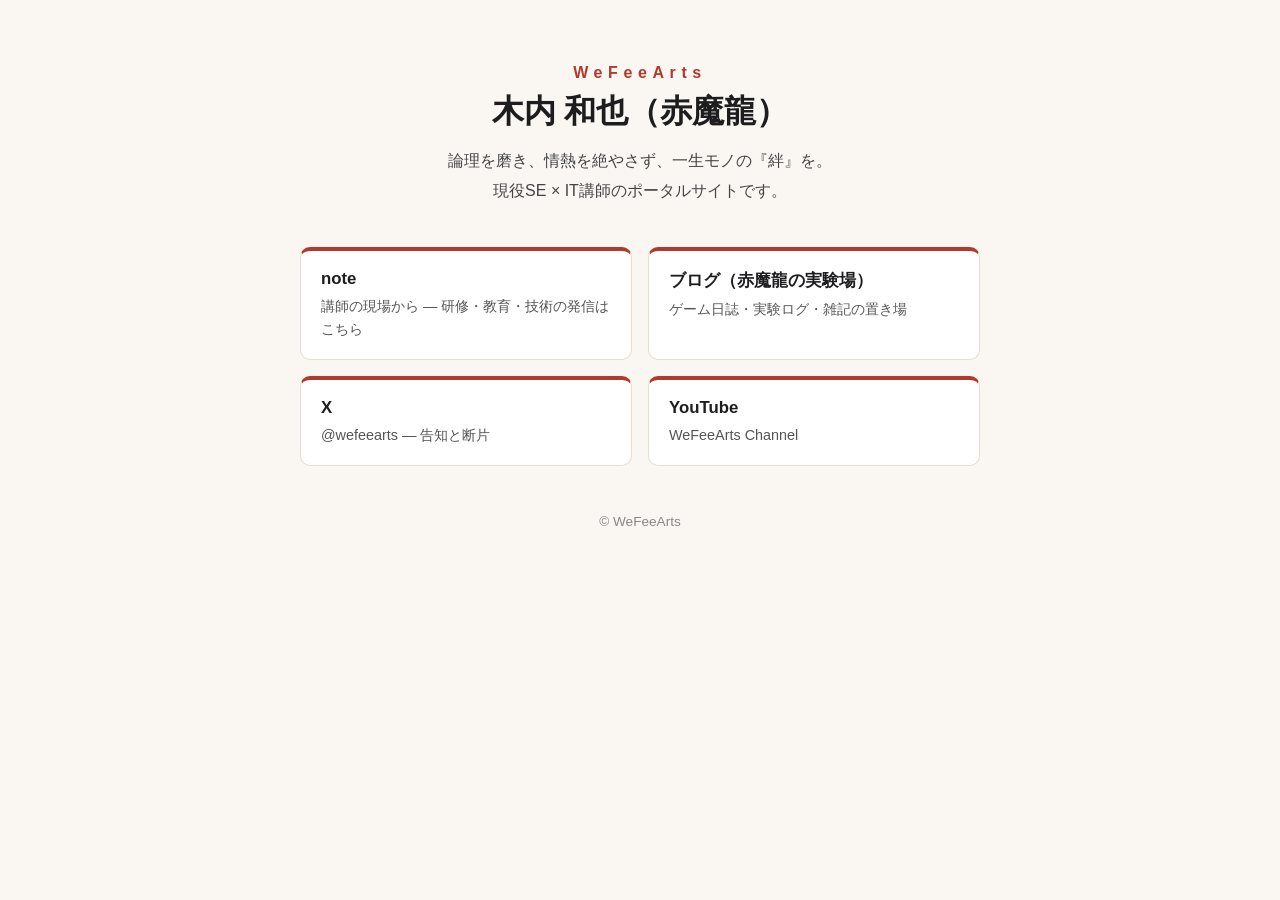
==== docs/index.html @ f824e8b3 "Add site files under docs/ (Pages source folder)" ====
<!DOCTYPE html>
<html lang="ja">
<head>
<meta charset="UTF-8">
<meta name="viewport" content="width=device-width, initial-scale=1.0">
<title>WeFeeArts | 赤魔龍ポータル</title>
<meta name="description" content="木内 和也（赤魔龍）｜WeFeeArts のハブサイト。note・ブログ・SNSへの看板です。">
<link rel="stylesheet" href="assets/style.css">
</head>
<body>
<main class="portal">
  <p class="guild">WeFeeArts</p>
  <h1>木内 和也（赤魔龍）</h1>
  <p class="tagline">論理を磨き、情熱を絶やさず、一生モノの『絆』を。<br>現役SE × IT講師のポータルサイトです。</p>

  <nav class="cards">
    <a class="card" href="https://note.com/wefeearts">
      <span class="card-title">note</span>
      <span class="card-desc">講師の現場から — 研修・教育・技術の発信はこちら</span>
    </a>
    <a class="card" href="/WeFeeArtsBlogs/">
      <span class="card-title">ブログ（赤魔龍の実験場）</span>
      <span class="card-desc">ゲーム日誌・実験ログ・雑記の置き場</span>
    </a>
    <a class="card" href="https://x.com/wefeearts">
      <span class="card-title">X</span>
      <span class="card-desc">@wefeearts — 告知と断片</span>
    </a>
    <a class="card" href="https://www.youtube.com/@WeFeeArts">
      <span class="card-title">YouTube</span>
      <span class="card-desc">WeFeeArts Channel</span>
    </a>
    <!-- 仕事側Pagesが決まったらここに1枚追加:
    <a class="card" href="WORK_PAGES_URL">
      <span class="card-title">仕事・実績</span>
      <span class="card-desc">業務のご相談・実績はこちら</span>
    </a>
    -->
  </nav>

  <footer>
    <p>© WeFeeArts</p>
  </footer>
</main>
</body>
</html>
---- docs/assets/style.css ----
:root {
  --accent: #b03a2e;
  --ink: #1d1d1f;
  --paper: #faf7f2;
  --card: #ffffff;
}
* { box-sizing: border-box; }
body {
  margin: 0;
  font-family: "Hiragino Kaku Gothic ProN", "Yu Gothic", sans-serif;
  background: var(--paper);
  color: var(--ink);
}
.portal {
  max-width: 720px;
  margin: 0 auto;
  padding: 64px 20px 40px;
  text-align: center;
}
.guild {
  letter-spacing: 0.35em;
  color: var(--accent);
  font-weight: 700;
  margin: 0 0 8px;
}
h1 { font-size: 2rem; margin: 0 0 12px; }
.tagline { line-height: 1.9; color: #444; margin: 0 0 40px; }
.cards {
  display: grid;
  grid-template-columns: repeat(auto-fit, minmax(240px, 1fr));
  gap: 16px;
  text-align: left;
}
.card {
  display: block;
  background: var(--card);
  border: 1px solid #e6ded2;
  border-top: 4px solid var(--accent);
  border-radius: 10px;
  padding: 18px 20px;
  text-decoration: none;
  color: var(--ink);
}
.card:hover { border-color: var(--accent); }
.card-title { display: block; font-weight: 700; font-size: 1.05rem; margin-bottom: 6px; }
.card-desc { display: block; font-size: 0.9rem; color: #555; line-height: 1.6; }
footer { margin-top: 48px; color: #888; font-size: 0.85rem; }
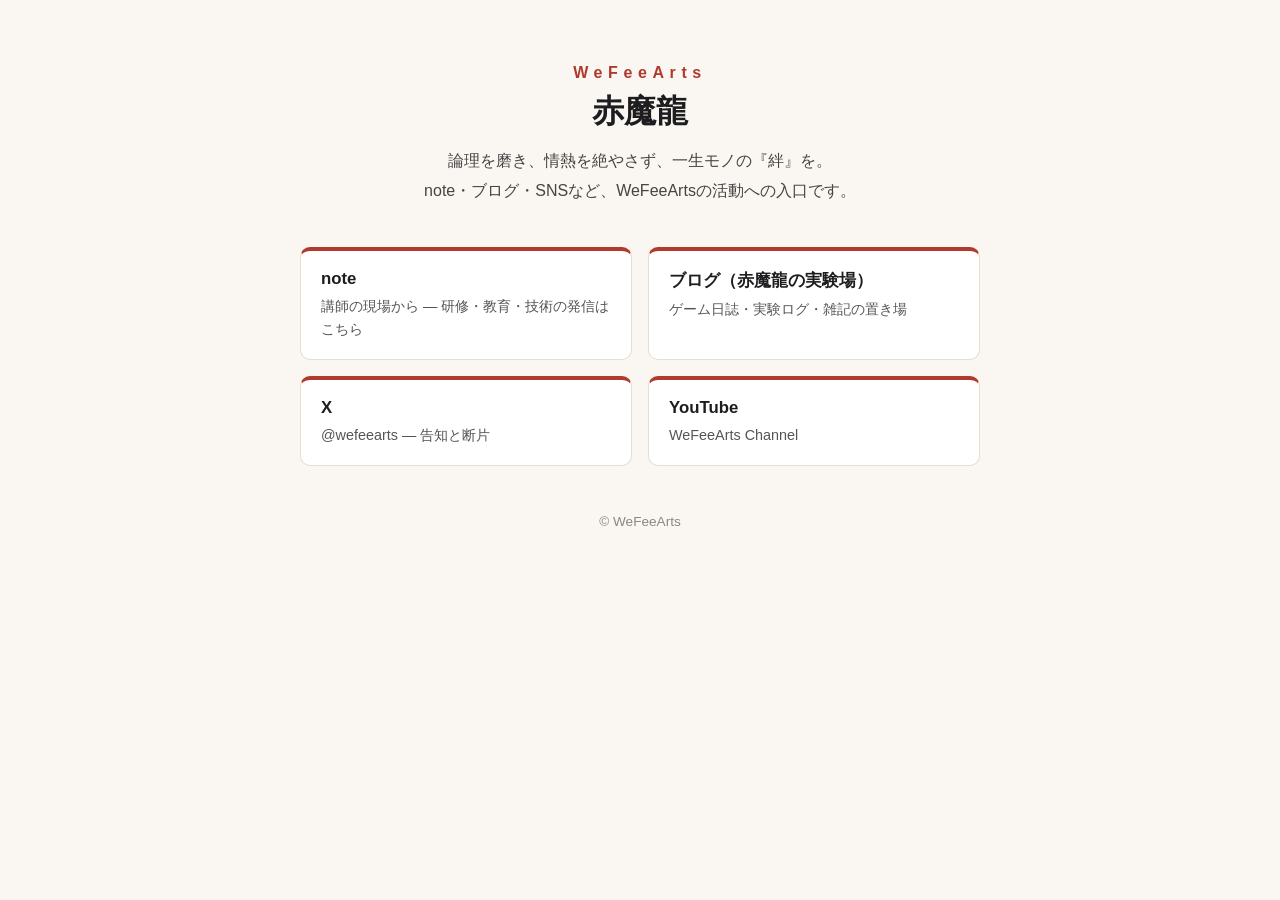
==== commit 3c18f99c: "トップの表記をWeFeeArts寄りに（実名を外し、タグラインを変更）" ====
--- a/docs/index.html
+++ b/docs/index.html
@@ -4,14 +4,14 @@
 <meta charset="UTF-8">
 <meta name="viewport" content="width=device-width, initial-scale=1.0">
 <title>WeFeeArts | 赤魔龍ポータル</title>
-<meta name="description" content="木内 和也（赤魔龍）｜WeFeeArts のハブサイト。note・ブログ・SNSへの看板です。">
+<meta name="description" content="WeFeeArts（赤魔龍）のハブサイト。note・ブログ・SNSへの看板です。">
 <link rel="stylesheet" href="assets/style.css">
 </head>
 <body>
 <main class="portal">
   <p class="guild">WeFeeArts</p>
-  <h1>木内 和也（赤魔龍）</h1>
-  <p class="tagline">論理を磨き、情熱を絶やさず、一生モノの『絆』を。<br>現役SE × IT講師のポータルサイトです。</p>
+  <h1>赤魔龍</h1>
+  <p class="tagline">論理を磨き、情熱を絶やさず、一生モノの『絆』を。<br>note・ブログ・SNSなど、WeFeeArtsの活動への入口です。</p>
 
   <nav class="cards">
     <a class="card" href="https://note.com/wefeearts">
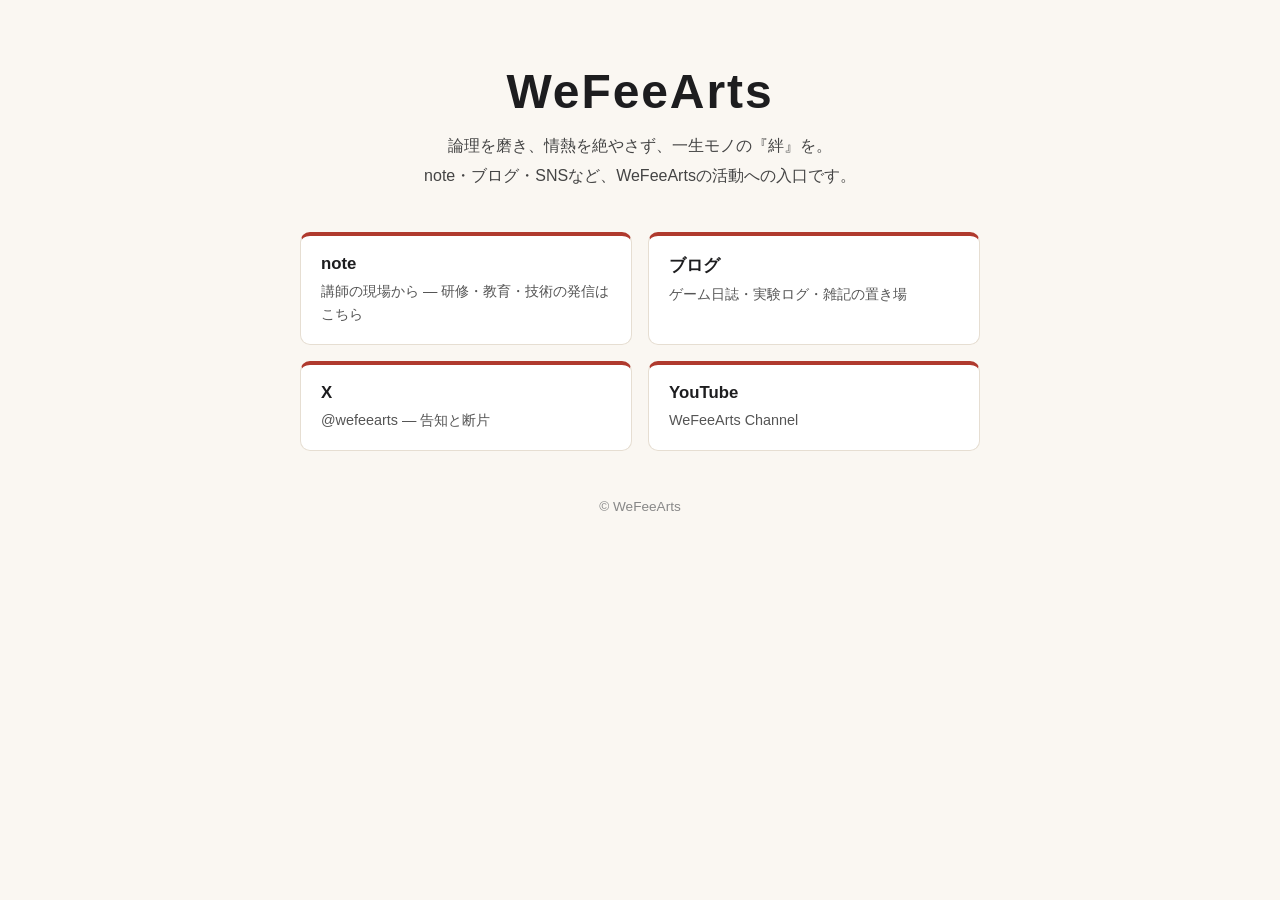
==== commit 944fd320: "ハブトップをWeFeeArts主体に（WeFeeArtsを大見出しに、赤魔龍表記を削除）" ====
--- a/docs/index.html
+++ b/docs/index.html
@@ -3,14 +3,13 @@
 <head>
 <meta charset="UTF-8">
 <meta name="viewport" content="width=device-width, initial-scale=1.0">
-<title>WeFeeArts | 赤魔龍ポータル</title>
-<meta name="description" content="WeFeeArts（赤魔龍）のハブサイト。note・ブログ・SNSへの看板です。">
+<title>WeFeeArts | ポータル</title>
+<meta name="description" content="WeFeeArtsのハブサイト。note・ブログ・SNSへの看板です。">
 <link rel="stylesheet" href="assets/style.css">
 </head>
 <body>
 <main class="portal">
-  <p class="guild">WeFeeArts</p>
-  <h1>赤魔龍</h1>
+  <h1>WeFeeArts</h1>
   <p class="tagline">論理を磨き、情熱を絶やさず、一生モノの『絆』を。<br>note・ブログ・SNSなど、WeFeeArtsの活動への入口です。</p>
 
   <nav class="cards">
@@ -19,7 +18,7 @@
       <span class="card-desc">講師の現場から — 研修・教育・技術の発信はこちら</span>
     </a>
     <a class="card" href="/WeFeeArtsBlogs/">
-      <span class="card-title">ブログ（赤魔龍の実験場）</span>
+      <span class="card-title">ブログ</span>
       <span class="card-desc">ゲーム日誌・実験ログ・雑記の置き場</span>
     </a>
     <a class="card" href="https://x.com/wefeearts">
--- a/docs/assets/style.css
+++ b/docs/assets/style.css
@@ -23,7 +23,7 @@
   font-weight: 700;
   margin: 0 0 8px;
 }
-h1 { font-size: 2rem; margin: 0 0 12px; }
+h1 { font-size: 3rem; letter-spacing: 0.04em; margin: 0 0 12px; }
 .tagline { line-height: 1.9; color: #444; margin: 0 0 40px; }
 .cards {
   display: grid;
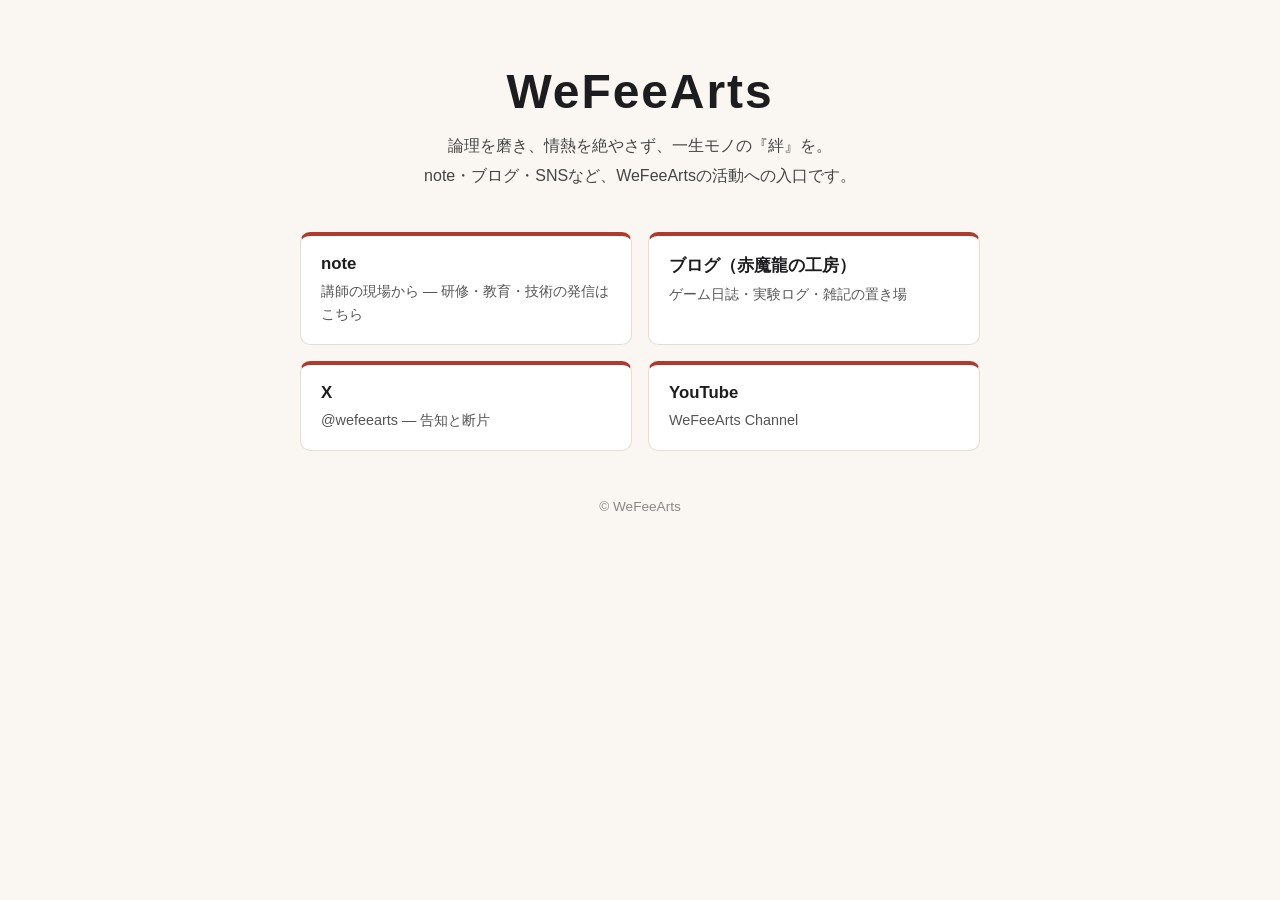
==== commit 448bdab1: "ブログカードをサイト名「ブログ（赤魔龍の工房）」に変更" ====
--- a/docs/index.html
+++ b/docs/index.html
@@ -18,7 +18,7 @@
       <span class="card-desc">講師の現場から — 研修・教育・技術の発信はこちら</span>
     </a>
     <a class="card" href="/WeFeeArtsBlogs/">
-      <span class="card-title">ブログ</span>
+      <span class="card-title">ブログ（赤魔龍の工房）</span>
       <span class="card-desc">ゲーム日誌・実験ログ・雑記の置き場</span>
     </a>
     <a class="card" href="https://x.com/wefeearts">
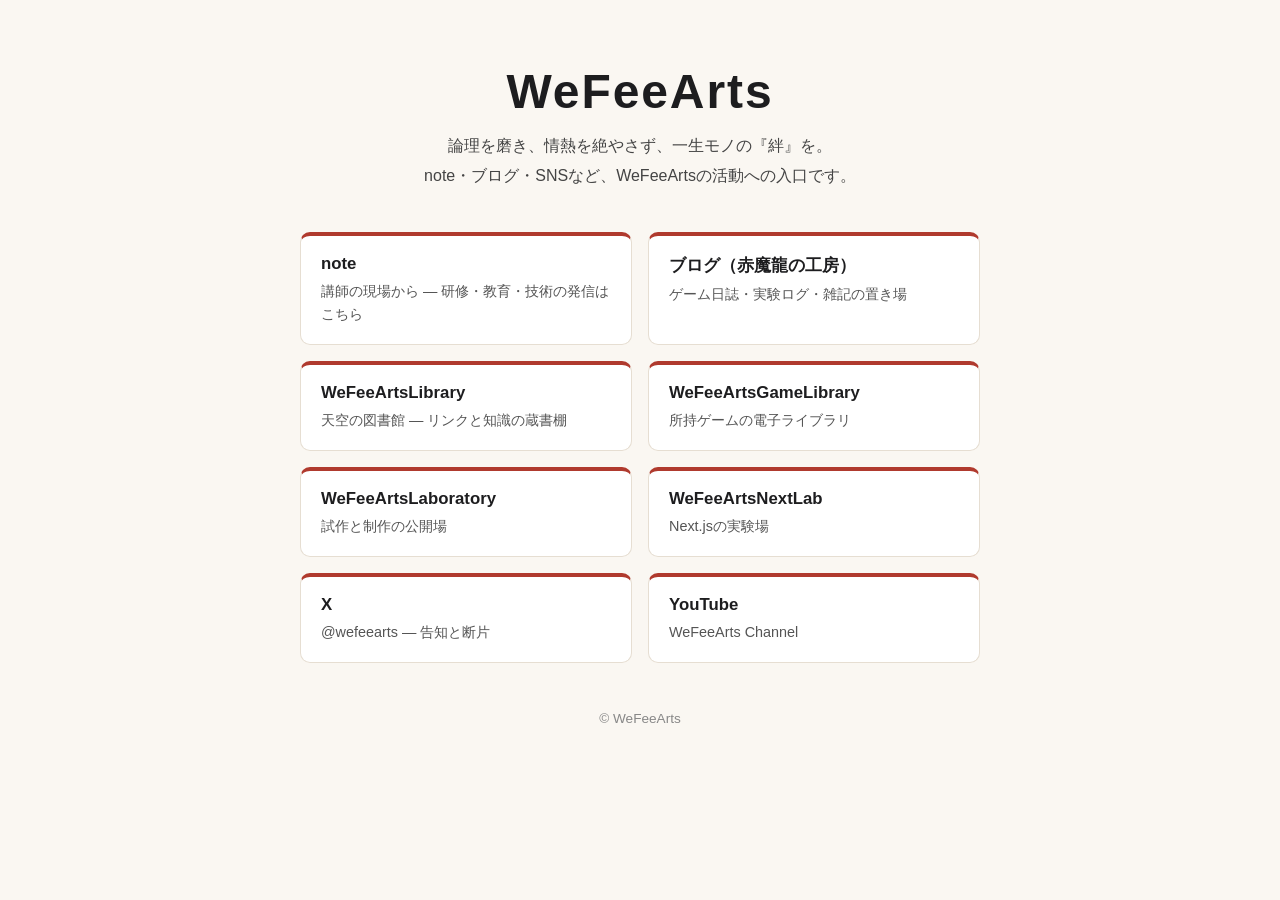
==== commit 8f1855ba: "ポータルにLibrary/GameLibrary/Laboratory/NextLabのリンクカードを追加" ====
--- a/docs/index.html
+++ b/docs/index.html
@@ -6,6 +6,14 @@
 <title>WeFeeArts | ポータル</title>
 <meta name="description" content="WeFeeArtsのハブサイト。note・ブログ・SNSへの看板です。">
 <link rel="stylesheet" href="assets/style.css">
+<!-- Google tag (gtag.js) -->
+<script async src="https://www.googletagmanager.com/gtag/js?id=G-0GS730LWDG"></script>
+<script>
+window.dataLayer = window.dataLayer || [];
+function gtag(){dataLayer.push(arguments);}
+gtag('js', new Date());
+gtag('config', 'G-0GS730LWDG');
+</script>
 </head>
 <body>
 <main class="portal">
@@ -20,6 +28,22 @@
     <a class="card" href="/WeFeeArtsBlogs/">
       <span class="card-title">ブログ（赤魔龍の工房）</span>
       <span class="card-desc">ゲーム日誌・実験ログ・雑記の置き場</span>
+    </a>
+    <a class="card" href="/WeFeeArtsLibrary/">
+      <span class="card-title">WeFeeArtsLibrary</span>
+      <span class="card-desc">天空の図書館 — リンクと知識の蔵書棚</span>
+    </a>
+    <a class="card" href="/WeFeeArtsGameLibrary/">
+      <span class="card-title">WeFeeArtsGameLibrary</span>
+      <span class="card-desc">所持ゲームの電子ライブラリ</span>
+    </a>
+    <a class="card" href="/WeFeeArtsLaboratory/">
+      <span class="card-title">WeFeeArtsLaboratory</span>
+      <span class="card-desc">試作と制作の公開場</span>
+    </a>
+    <a class="card" href="/WeFeeArtsNextLab/">
+      <span class="card-title">WeFeeArtsNextLab</span>
+      <span class="card-desc">Next.jsの実験場</span>
     </a>
     <a class="card" href="https://x.com/wefeearts">
       <span class="card-title">X</span>
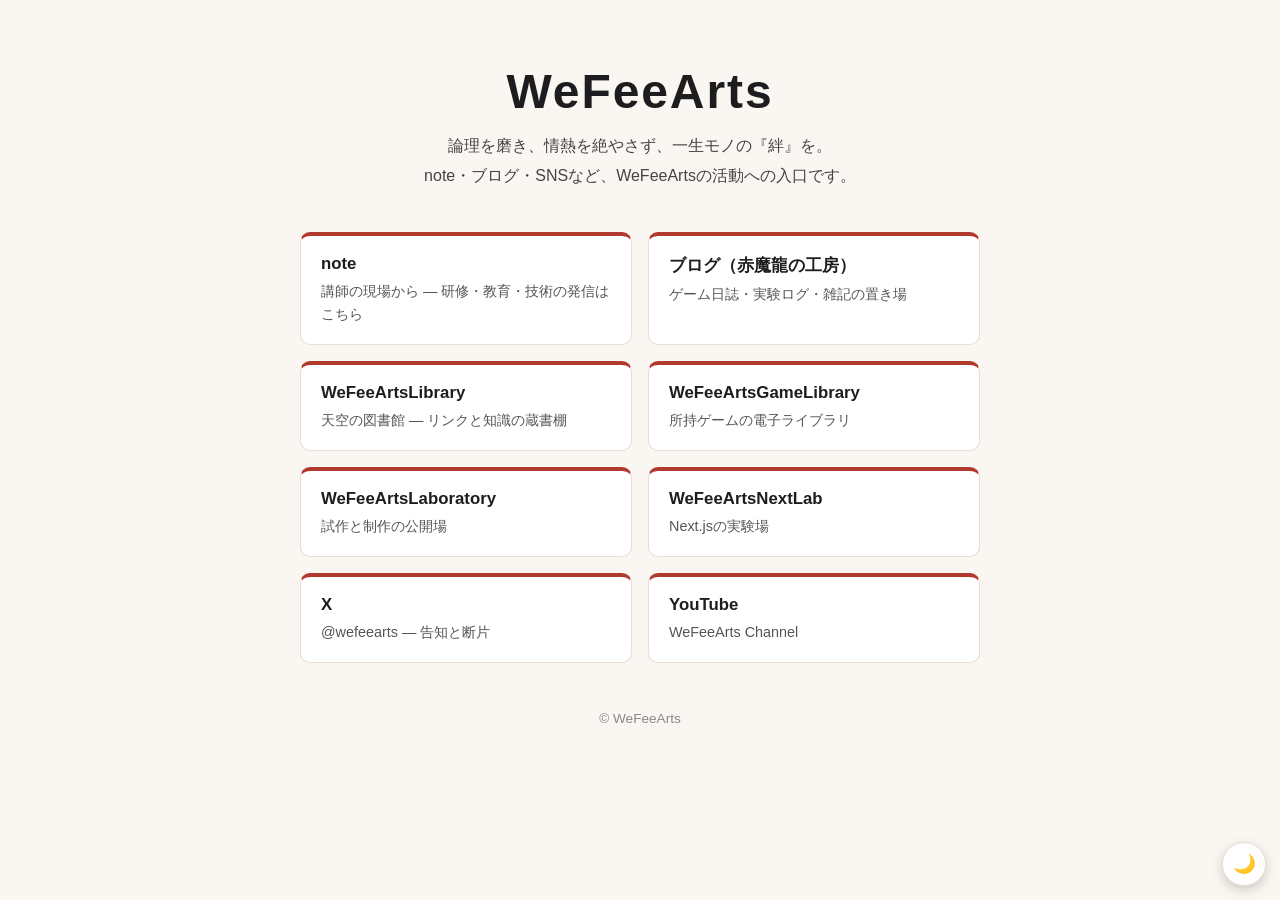
==== commit 583dbcfa: "feat: auto dark/light theme (prefers-color-scheme) + manual toggle button" ====
--- a/docs/index.html
+++ b/docs/index.html
@@ -6,6 +6,7 @@
 <title>WeFeeArts | ポータル</title>
 <meta name="description" content="WeFeeArtsのハブサイト。note・ブログ・SNSへの看板です。">
 <link rel="stylesheet" href="assets/style.css">
+<script>try{var t=localStorage.getItem('wf-theme');if(t)document.documentElement.setAttribute('data-theme',t);}catch(e){}</script>
 <!-- Google tag (gtag.js) -->
 <script async src="https://www.googletagmanager.com/gtag/js?id=G-0GS730LWDG"></script>
 <script>
@@ -65,5 +66,12 @@
     <p>© WeFeeArts</p>
   </footer>
 </main>
+<button type="button" class="theme-toggle" onclick="wfToggleTheme()" aria-label="テーマ切り替え"></button>
+<script>
+function wfThemeNow(){var t=document.documentElement.getAttribute('data-theme');if(t)return t;return window.matchMedia('(prefers-color-scheme: dark)').matches?'dark':'light';}
+function wfThemeBtn(){var b=document.querySelector('.theme-toggle');if(b)b.textContent=wfThemeNow()==='dark'?'\u2600\uFE0F':'\uD83C\uDF19';}
+function wfToggleTheme(){var n=wfThemeNow()==='dark'?'light':'dark';document.documentElement.setAttribute('data-theme',n);try{localStorage.setItem('wf-theme',n);}catch(e){}wfThemeBtn();}
+wfThemeBtn();
+</script>
 </body>
 </html>
--- a/docs/assets/style.css
+++ b/docs/assets/style.css
@@ -1,4 +1,5 @@
 :root {
+  color-scheme: light dark;
   --accent: #b03a2e;
   --ink: #1d1d1f;
   --paper: #faf7f2;
@@ -45,3 +46,32 @@
 .card-title { display: block; font-weight: 700; font-size: 1.05rem; margin-bottom: 6px; }
 .card-desc { display: block; font-size: 0.9rem; color: #555; line-height: 1.6; }
 footer { margin-top: 48px; color: #888; font-size: 0.85rem; }
+
+/* ダークテーマ（端末設定に自動追従） */
+@media (prefers-color-scheme: dark) {
+  :root {
+    --accent: #d4695b;
+    --ink: #ece7df;
+    --paper: #17140f;
+    --card: #221e18;
+  }
+  .tagline { color: #b8b0a2; }
+  .card { border-color: #3a342a; }
+  .card-desc { color: #a89f92; }
+  footer { color: #8a8175; }
+}
+
+/* テーマ切り替えボタン＋手動指定（端末設定より優先） */
+.theme-toggle { position: fixed; right: 14px; bottom: 14px; z-index: 50; width: 44px; height: 44px; border-radius: 999px; border: 1px solid #e6ded2; background: var(--card); color: var(--ink); font-size: 1.15rem; cursor: pointer; box-shadow: 0 4px 12px rgba(0, 0, 0, 0.18); }
+:root[data-theme="dark"] { --accent: #d4695b; --ink: #ece7df; --paper: #17140f; --card: #221e18; }
+:root[data-theme="dark"] .tagline { color: #b8b0a2; }
+:root[data-theme="dark"] .card { border-color: #3a342a; }
+:root[data-theme="dark"] .card-desc { color: #a89f92; }
+:root[data-theme="dark"] footer { color: #8a8175; }
+:root[data-theme="dark"] .theme-toggle { border-color: #3a342a; }
+:root[data-theme="light"] { --accent: #b03a2e; --ink: #1d1d1f; --paper: #faf7f2; --card: #ffffff; }
+:root[data-theme="light"] .tagline { color: #444; }
+:root[data-theme="light"] .card { border-color: #e6ded2; }
+:root[data-theme="light"] .card-desc { color: #555; }
+:root[data-theme="light"] footer { color: #888; }
+:root[data-theme="light"] .theme-toggle { border-color: #e6ded2; }
